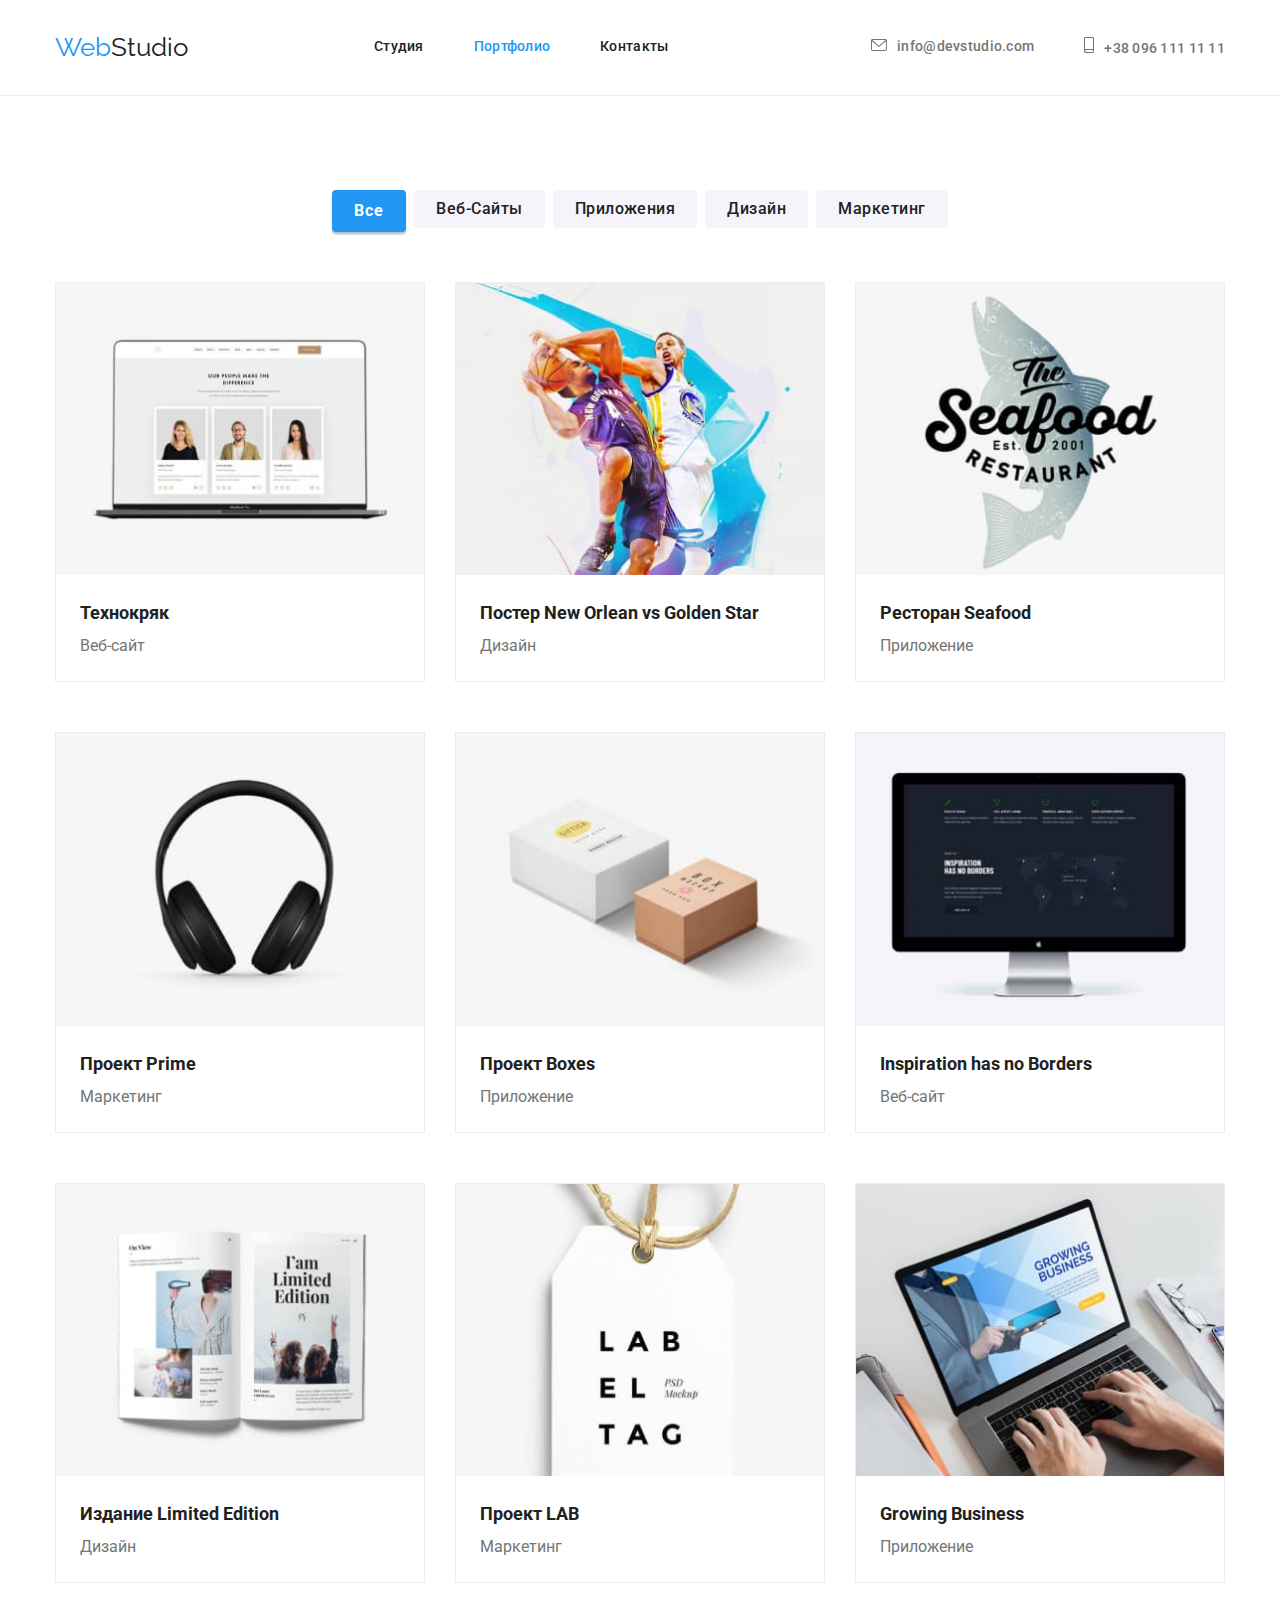
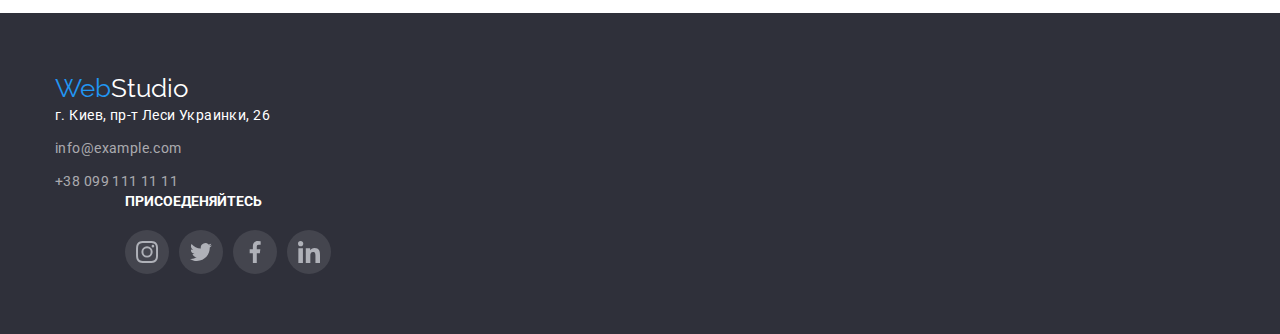
==== portfolio.html @ 91a912ea "правил код" ====
<!DOCTYPE html>
<html lang="ru">
  <head>
    <meta charset="UTF-8" />
    <meta http-equiv="X-UA-Compatible" content="IE=edge" />
    <meta name="viewport" content="width=device-width, initial-scale=1.0" />
    <title>Портфолио</title>
    <link
      rel="stylesheet"
      href="https://cdnjs.cloudflare.com/ajax/libs/modern-normalize/1.1.0/modern-normalize.min.css"
    />

    <link rel="preconnect" href="https://fonts.googleapis.com" />
    <link rel="preconnect" href="https://fonts.gstatic.com" crossorigin />
    <link
      href="https://fonts.googleapis.com/css2?family=Raleway:wght@700&family=Roboto:wght@400;500;700;900&display=swap"
      rel="stylesheet"
    />
    <link rel="stylesheet" href="./css/styles.css" />
  </head>
  <body class="page">
    <!--Навигация-->
    <header class="page-header">
      <div class="container header-container">
        <nav class="nav-container">
          <a href="/index.html" class="logo-web"
            >Web<span class="logo-studio-header">Studio</span></a
          >
          <ul class="site-nav list">
            <li class="site-nav-item">
              <a href="./index.html" class="link">Студия</a>
            </li>
            <li class="site-nav-item">
              <a href="./portfolio.html" class="link current">Портфолио</a>
            </li>
            <li class="site-nav-item"><a href="" class="link">Контакты</a></li>
          </ul>
        </nav>

        <ul class="auth-nav list">
          <li class="auth-nav-item">
            <a href="mailto:info@devstudio.com" class="auth-nav-link"
              >
            <svg class="icon-envelopehover">
                            <use href="./images/sprite.svg#icon-envelopehover"></use>
                        </svg>info@devstudio.com</a>  
              </a>
          </li>
          <li class="auth-nav-item">
            <a href="tel:+380961111111" class="auth-nav-link"
              >
              <svg class="icon-smartphone">
                            <use href="./images/sprite.svg#icon-smartphone"></use>
                        </svg>+38 096 111 11 11
              </a
            >
          </li>
        </ul>
      </div>
    </header>
    <main>
      <!--Выбор работ-->

      <section>
        <div class="container">
          <div class="portfolio-buttons-list">
            <h1 class="visually-hidden">Portfolio</h1>
            <ul class="portofolio-buttons">
              <li class="ibutton">
                <button type="button" class="button primary">Все</button>
              </li>
              <li class="ibutton">
                <button type="button" class="button secondary">
                  Веб-Сайты
                </button>
              </li>
              <li class="ibutton">
                <button type="button" class="button secondary">
                  Приложения
                </button>
              </li>
              <li class="ibutton">
                <button type="button" class="button secondary">Дизайн</button>
              </li>
              <li class="ibutton">
                <button type="button" class="button secondary">
                  Маркетинг
                </button>
              </li>
            </ul>
          </div>

          <ul class="portfolio-type">
            <li class="portfolio-part">
              <a href="" class="portfolio-link"
                ><img
                  src="./images/notebook1.jpg"
                  alt="Ноутбук на котором открыт сайт"
                  width="370"
                />
                <div class="card-info">
                  <h3 class="portfolio-name">Технокряк</h3>

                  <p class="portfolio-list">Веб-сайт</p>
                </div>
              </a>
            </li>
            <li class="portfolio-part">
              <a href="" class="portfolio-link"
                ><img
                  src="./images/poster.jpg"
                  alt="<Баскетболисты>"
                  width="370"
                />
                <div class="card-info">
                  <h3 class="portfolio-name">
                    Постер New Orlean vs Golden Star
                  </h3>

                  <p class="portfolio-list">Дизайн</p>
                </div></a
              >
            </li>
            <li class="portfolio-part">
              <a href="" class="portfolio-link"
                ><img
                  src="./images/logotype.jpg"
                  alt="Эмблема ресторана"
                  width="370"
                />
                <div class="card-info">
                  <h3 class="portfolio-name">Ресторан Seafood</h3>

                  <p class="portfolio-list">Приложение</p>
                </div></a
              >
            </li>
            <li class="portfolio-part">
              <a href="" class="portfolio-link"
                ><img
                  src="./images/headphones.jpg"
                  alt="Наушники"
                  width="370"
                />
                <div class="card-info">
                  <h3 class="portfolio-name">Проект Prime</h3>

                  <p class="portfolio-list">Маркетинг</p>
                </div></a
              >
            </li>
            <li class="portfolio-part">
              <a href="" class="portfolio-link"
                ><img src="./images/boxes.jpg" alt="Коробки" width="370" />
                <div class="card-info">
                  <h3 class="portfolio-name">Проект Boxes</h3>

                  <p class="portfolio-list">Приложение</p>
                </div></a
              >
            </li>
            <li class="portfolio-part">
              <a href="" class="portfolio-link"
                ><img src="./images/monitor.jpg" alt="Монитор" width="370" />
                <div class="card-info">
                  <h3 class="portfolio-name">Inspiration has no Borders</h3>

                  <p class="portfolio-list">Веб-сайт</p>
                </div></a
              >
            </li>
            <li class="portfolio-part">
              <a href="" class="portfolio-link"
                ><img
                  src="./images/magazine.jpg"
                  alt="Разворот журнала"
                  width="370"
                />
                <div class="card-info">
                  <h3 class="portfolio-name">Издание Limited Edition</h3>

                  <p class="portfolio-list">Дизайн</p>
                </div></a
              >
            </li>
            <li class="portfolio-part">
              <a href="" class="portfolio-link"
                ><img src="./images/label.jpg" alt="Бирка" width="370" />
                <div class="card-info">
                  <h3 class="portfolio-name">Проект LAB</h3>

                  <p class="portfolio-list">Маркетинг</p>
                </div></a
              >
            </li>
            <li class="portfolio-part">
              <a href="" class="portfolio-link"
                ><img
                  src="./images/notebook2.jpg"
                  alt="Набор текста на ноутбуке"
                  width="370"
                />
                <div class="card-info">
                  <h3 class="portfolio-name">Growing Business</h3>

                  <p class="portfolio-list">Приложение</p>
                </div></a
              >
            </li>
          </ul>
        </div>
      </section>
    </main>
    <!--Футер-->
    <footer class="footer">
      <div class="container">
        <a href="./index.html" class="logo-web" lang="en"
          >Web<span class="logo-footer">Studio</span></a
        >
        <address class="address-container">
          <ul class="address-list">
            <li class="link-address">
              <a href="#" class="address-map"
                >г. Киев, пр-т Леси Украинки, 26</a
              >
            </li>
            <li class="address-link">
              <a href="mailto:info@example.com" class="address-link"
                >info@example.com</a
              >
            </li>
            <li class="address-link">
              <a href="tel:+380991111111" class="address-link"
                >+38 099 111 11 11</a
              >
            </li>
          </ul>
        </address>
         <div class="footer-socials">
            <h3 class="footer-title">присоеденяйтесь</h3>
            <ul class="footer-socials-item">
              <li class="footer-socials-icon">
                <a href="#" class="footer-social-link">
                  <svg class="icon-instagram">
                    <use href="./images/sprite.svg#icon-instagram"></use>
                  </svg>
                </a>
              </li>
              <li class="footer-socials-icon">
                <a href="#" class="footer-social-link">
                  <svg class="icon-twitter">
                    <use href="./images/sprite.svg#icon-twitter"></use>
                  </svg>
                </a>
              </li>
              <li class="footer-socials-icon">
                <a href="#" class="footer-social-link">
                  <svg class="icon-facebook">
                    <use href="./images/sprite.svg#icon-facebook"></use>
                  </svg>
                </a>
              </li>
              <li class="footer-socials-icon">
                <a href="#" class="footer-social-link">
                  <svg class="icon-linkedin">
                    <use href="./images/sprite.svg#icon-linkedin"></use>
                  </svg>
                </a>
              </li>
            </ul>
          </div>
      </div>
     
    </footer>
  </body>
</html>
---- css/styles.css ----
:root {
  --primary-text-color: #757575;
  --title-text-color: #212121;
  --accent-text-color: #2196f3;
  --second-accent-text-color: #ffffff;
  --accent-bg-color: #f5f4fa;
  --buttons-bg-color: #2196f3;
  --second-bg-color: #2f303a;

  --main-font: "Roboto", sans-serif;
  --logo-font: "Raleway", sans-serif;
}

body {
  color: var(--primary-text-color);
  background-color: var(--second-accent-text-color);
  font-family: Roboto, sans-serif;
  margin: 0;
}

h1,
h2,
h3,
p {
  padding: 0;
}

ul {
  padding: 0;
  margin: 0;
  list-style: none;
}

.container {
  width: 1200px;
  padding-right: 15px;
  padding-left: 15px;
  margin-right: auto;
  margin-left: auto;
}

.list {
  list-style: none;
}

.logo {
  text-decoration: none;
  display: block;
}

.nav-container {
  display: flex;
  align-items: center;
}
.logo-studio-header {
  color: var(--title-text-color);
  font-family: var(--logo-font);
  font-size: 26px;
  line-height: 1.19;
  text-decoration: none;
}

.logo-web {
  color: var(--accent-text-color);
  font-family: var(--logo-font);
  font-size: 26px;
  line-height: 1.19;
  text-decoration: none;
  margin-right: 93px;
  padding-top: 32px;
  padding-bottom: 32px;
}

.logo-web-footer {
  color: var(--accent-text-color);
  font-family: var(--logo-font);
  font-size: 26px;
  line-height: 1.19;
  text-decoration: none;
  margin-right: 93px;
  margin-bottom: 20px;
  padding-top: 32px;
  padding-bottom: 32px;
  padding-right: 0;
}

.logo-studio-header {
  color: var(--title-text-color);
  font-family: var(--logo-font);
  font-size: 26px;
  line-height: 1.19;
  text-decoration: none;
}

.page-header {
  border-bottom: 1px solid #ececec;
}

.section-data {
  width: 1200px;
  margin: 0 auto;
  padding-left: 15px;
  padding-right: 15px;
}

.site-contact .link {
  color: var(--primary-text-color);
  font-weight: 500;
  font-size: 14px;
  line-height: 1, 14;
  letter-spacing: 0.02em;
  text-decoration: none;
  color: var(--accent-text-color);
}
.site-nav .link:hover,
.site-nav .link:focus,
.auth-nav .auth-nav-link:hover,
.auth-nav .auth-nav-link:focus {
  color: var(--accent-text-color);
}

.site-nav .site-nav-link.current {
  color: var(--accent-text-color);
}
.site-nav .link {
  color: var(--title-text-color);
  font-weight: 500;
  font-size: 14px;
  line-height: 1.14;
  letter-spacing: 0.02em;
  text-decoration: none;
  display: block;
  padding-top: 32px;
  padding-bottom: 32px;
}

.site-nav {
  display: flex;
  margin-left: 93px;
}
.header-container {
  display: flex;
  align-items: center;
}

.site-nav-item:not(:last-child) {
  margin-right: 50px;
}

.portofolio-buttons {
  margin-left: 8px;
}
.auth-nav .auth-nav-link {
  color: var(--primary-text-color);
  font-weight: 500;
  font-size: 14px;
  line-height: 1.14;
  letter-spacing: 0.02em;
  text-decoration: none;
}
.auth-nav {
  display: flex;
  margin-left: auto;
}

.auth-nav-item:not(:last-child) {
  margin-right: 50px;
}

.auth-nav-item .auth-nav-link {
  padding-top: 32px;
  padding-bottom: 32px;
}

.feature-list {
  width: 270px;
  display: flex;
  margin-top: 94px;
  margin-bottom: 94px;
  padding-top: 94px;
  padding-bottom: 94px;
  margin-left: 0;
  margin-right: 0;
}

.feature-list .item:not(:last-child) {
  margin-right: 30px;
}

.icon-envelopehover {
  list-style: none;
  width: 16px;
  height: 12px;
  fill: currentColor;
}

.icon-smartphone {
  width: 10px;
  height: 16px;
  fill: currentColor;
}

.icon-envelopehover,
.icon-smartphone {
  margin-right: 10px;
}

.contacts-icon {
  color: #afb1b8;
}

.contacts-icon:hover {
  color: var(--buttons-bg-color);
}

.section-work {
  padding-bottom: 94px;
}

.what-we-do {
  display: flex;
  justify-content: center;
}
.what-we-do .item-list + .item-list {
  margin-left: 30px;
}

.site-nav .link.current {
  color: var(--accent-text-color);
}
.nav-container {
  display: flex;
  align-items: center;
  justify-content: space-around;
}
.hero {
  background-color: var(--second-bg-color);
  height: 600px;
  display: flex;
  flex-direction: column;
  justify-content: center;
  align-items: center;
  background-repeat: no-repeat;
  background-position: center;
  background-size: cover;
  background-image: linear-gradient(
      rgba(47, 48, 58, 0.4),
      rgba(47, 48, 58, 0.4)
    ),
    url(../images/Hero.jpg);

  outline: 1px solid black;
}

.hero-title {
  color: var(--second-accent-text-color);
  font-size: 44px;
  font-weight: 900;
  font-size: 44px;
  line-height: 1.36;
  text-align: center;
  letter-spacing: 0.06em;
  text-transform: uppercase;
  margin-top: 0;
  margin-bottom: 30px;
  margin-left: auto;
  margin-right: auto;
  width: 696px;
}
.section-container {
  margin: 94px 0 94px;
}

.button {
  color: var(--title-text-color);
  background-color: var(--accent-bg-color);
  cursor: pointer;
  font-family: inherit;
}

.button.hero-button {
  color: var(--second-accent-text-color);
  background-color: var(--buttons-bg-color);
  font-weight: bold;
  font-size: 16px;
  line-height: 30px;
  display: inline-block;
  align-items: center;
  letter-spacing: 0.06em;
  border-radius: 4px;
  padding: 10px 32px;
  border: 0;
  box-shadow: 0px 4px 4px rgba(0, 0, 0, 0.15);
  cursor: pointer;
  height: 50px;
  margin: 0 auto;
  display: flex;
}

.button.primary {
  color: var(--second-accent-text-color);
  background-color: var(--buttons-bg-color);
  box-shadow: 0px 4px 4px rgba(0, 0, 0, 0.15);
  cursor: pointer;
  font-weight: bold;
  font-size: 16px;
  line-height: 1.88;
  display: flex;
  align-items: center;
  text-align: center;
  letter-spacing: 0.06em;
  border-radius: 4px;
  padding: 6px 22px;
  border: 0;
  box-shadow: 0px 3px 1px rgba(0, 0, 0, 0.1), 0px 1px 2px rgba(0, 0, 0, 0.08),
    0px 2px 2px rgba(0, 0, 0, 0.12);
  cursor: pointer;
}

.button.secondary {
  color: var(--title-text-color);
  background-color: var(--accent-bg-color);
  cursor: pointer;
  font-weight: 500;
  font-size: 16px;
  line-height: 1.63;
  text-align: center;
  letter-spacing: 0.03em;
  border: 0;
  border-radius: 4px;
  padding: 6px 22px;
  cursor: pointer;
}
.button.secondary:hover,
.button.secondary:focus {
  background-color: var(--accent-text-color);
  color: var(--second-accent-text-color);
}
.portfolio-buttons-list .ibutton:not(:last-child) {
  margin-right: 8px;
}
.portfolio-buttons-list {
  list-style: none;
  display: flex;
  justify-content: center;
  margin: 0;
  padding: 0;
  margin-top: 94px;
  margin-bottom: 50px;
}

.item-icon {
  width: 270px;
  height: 120px;
  background-color: var(--accent-bg-color);
  margin-bottom: 30px;
  border-radius: 4px;
  padding: 0;
  border: none;
  display: flex;
  justify-content: center;
  align-items: center;
}

.icon-antenna,
.icon-clock,
.icon-diagram,
.icon-astronaut {
  width: 70px;
  height: 70px;
}

.section-title,
.team-title,
.clients-title {
  color: var(--title-text-color);
  font-weight: bold;
  font-size: 36px;
  line-height: 1.17;
  text-align: center;
  letter-spacing: 0.03em;
  margin: 0 0 50px;
}
.clients-icon {
  fill: #afb1b8;
}

.clients-icon:hover {
  fill: var(--buttons-bg-color);
}

.clients-item {
  width: 170px;
  height: 92px;
  border: 1px solid #afb1b8;
  box-sizing: border-box;
  border-radius: 4px;
  padding: 0;
  display: flex;
  justify-content: center;
  align-items: center;
  cursor: pointer;
}

.feature-list .title {
  color: var(--title-text-color);
}
.team-container {
  background-color: var(--accent-bg-color);
  margin-bottom: 94px;
}
.team-item {
  background-color: var(--second-accent-text-color);
  box-shadow: 0px 1px 3px rgba(0, 0, 0, 0.12), 0px 1px 1px rgba(0, 0, 0, 0.14),
    0px 2px 1px rgba(0, 0, 0, 0.2);
  border-radius: 0px 0px 4px 4px;
}
.team-info {
  display: block;
  text-align: center;
  padding-top: 30px;
  padding-bottom: 10px;
}

.team-list {
  list-style: none;
  display: flex;
  justify-content: center;
  padding: 0;
  margin: 0;
}
.team-list .team-item:not(:last-child) {
  margin-right: 30px;
}

.team-name {
  color: var(--title-text-color);
  font-weight: 500;
  font-size: 16px;
  line-height: 1.19;
  text-align: center;
  letter-spacing: 0.03em;
}

.team-work {
  font-size: 16px;
  line-height: 1.19;
  letter-spacing: 0.03em;
  color: var(--primary-text-color);
  background-color: var(--primary-bg-color);
  text-align: center;
  margin: 0;
}
.team-worker {
  display: block;
  text-align: center;
  padding-bottom: 30px;
}
.team-socials {
  list-style: none;
  display: flex;
  justify-content: center;
  align-items: center;
  cursor: pointer;
  padding: 0;
  margin: 0;
  margin-top: 16px;
}

.socials-link {
  width: 44px;
  height: 44px;
  display: flex;
  justify-content: center;
  align-items: center;
  cursor: pointer;
  fill: #afb1b8;
  border-radius: 50%;
}

.icon-instagram,
.icon-twitter,
.icon-facebook,
.icon-linkedin {
  width: 22px;
  height: 22px;
}
.clients-title {
  margin-bottom: 50px;
}

.socials-link:hover,
.socials-link:focus {
  fill: #ffffff;
  background: var(--accent-text-color);
}

.team-socials .socials-icon:not(:last-child) {
  margin-right: 10px;
}

.clients {
  margin: 0;
  padding: 94px 0;
}

.icon-logo1,
.icon-logo2,
.icon-logo3,
.icon-logo4,
.icon-logo5,
.icon-logo6 {
  width: 106px;
  height: 60px;
}

.clients-list {
  list-style: none;
  display: flex;
  justify-content: center;
  margin: 0;
  padding: 0;
}
.clients-list .clients-item:not(:last-child) {
  margin-right: 30px;
}

.title {
  color: var(--title-text-color);
  font-weight: bold;
  font-size: 14px;
  line-height: 1.14;
  letter-spacing: 0.03em;
  text-transform: uppercase;
  margin-bottom: 14px;
  margin-top: 0;
}

.title-text {
  font-size: 14px;
  line-height: 1.71;
  letter-spacing: 0.03em;
  font-size: 14px;
  letter-spacing: 0.03em;
  margin-bottom: 0;
  margin-top: 0;
  width: 270px;
  color: var(--primary-text-color);
}

.footer {
  background-color: var(--second-bg-color);
  padding: 60px 0;
}

.logo-footer {
  color: var(--second-accent-text-color);
  font-size: 26px;
}

.address-list {
  list-style: none;
  padding: 0;
}

.address-map {
  color: var(--second-accent-text-color);
  font-size: 14px;
  line-height: 1.71;
  letter-spacing: 0.03em;
  text-decoration: none;
  font-style: normal;
  display: block;
  margin-bottom: 9px;
}

.address-link {
  font-size: 14px;
  line-height: 1.71;
  letter-spacing: 0.03em;
  color: rgba(255, 255, 255, 0.6);
  text-decoration: none;
  font-style: normal;
  display: block;
}

.address-link:not(:last-child) {
  margin-bottom: 9px;
}

.footer-social-link:hover,
.footer-social-link:focus {
  fill: #ffffff;
  background: var(--accent-text-color);
}

.footer-socials-item,
.footer-socials-icon:not(:last-child) {
  margin-right: 10px;
}
.footer-title {
  color: var(--second-accent-text-color);
  font-weight: bold;
  font-size: 14px;
  line-height: 1.14;
  text-transform: uppercase;
  display: block;
  margin: 0;
  padding: 0;
  margin-bottom: 20px;
}

.footer-socials {
  list-style: none;
  cursor: pointer;
  padding: 0;
  margin: 0;
  margin-left: 70px;
}

.footer-socials-item {
  display: flex;
  margin: 0;
  padding: 0;
}

.footer-social-link {
  width: 44px;
  height: 44px;
  border-radius: 50%;
  fill: #afb1b8;
  display: flex;
  justify-content: center;
  align-items: center;
  cursor: pointer;
  background-color: rgba(255, 255, 255, 0.1);
}

img {
  display: block;
  width: 100%;
  height: auto;
}

.portfolio-name {
  color: var(--title-text-color);
  font-weight: bold;
  font-size: 18px;
  line-height: 2;
  text-decoration: none;
  margin: 0;
  padding: 0;
}

.porfolio-fix {
  width: 1200px;
  margin: 0 auto;
  padding-left: 15px;
  padding-right: 15px;
}

.portfolio-list {
  color: var(--primary-text-color);
  font-size: 16px;
  line-height: 1.88;
  text-decoration: none;
  padding: 0;
  margin: 0;
}

.portfolio-type {
  list-style: none;
  display: flex;
  flex-wrap: wrap;
  padding: 0;
  margin: 0;
  margin-left: -30px;
  margin-top: -50px;
  margin-bottom: 30px;
}

.portfolio-part {
  width: 370px;
  border: 1px solid #eeeeee;
  box-sizing: border-box;
  margin-left: 30px;
  margin-top: 50px;
  flex-basis: calc((100% - 90px) / 3);
}

.card-info {
  padding: 20px 24px;
}

.address:hover,
.address-link:hover,
.address-link:focus,
.address:focus {
  color: var(--accent-text-color);
}
.portofolio-buttons {
  padding-top: 94px;
  padding-bottom: 50px;
  list-style: none;
  display: flex;
  margin: 0;
  padding: 0;
}

.visually-hidden {
  position: absolute;
  clip: rect(0 0 0 0);
  width: 1px;
  height: 1px;
  margin: -1px;
  margin-top: 0;
}
.portfolio-link {
  width: 370px;
  height: 404px;
  text-decoration: none;
}
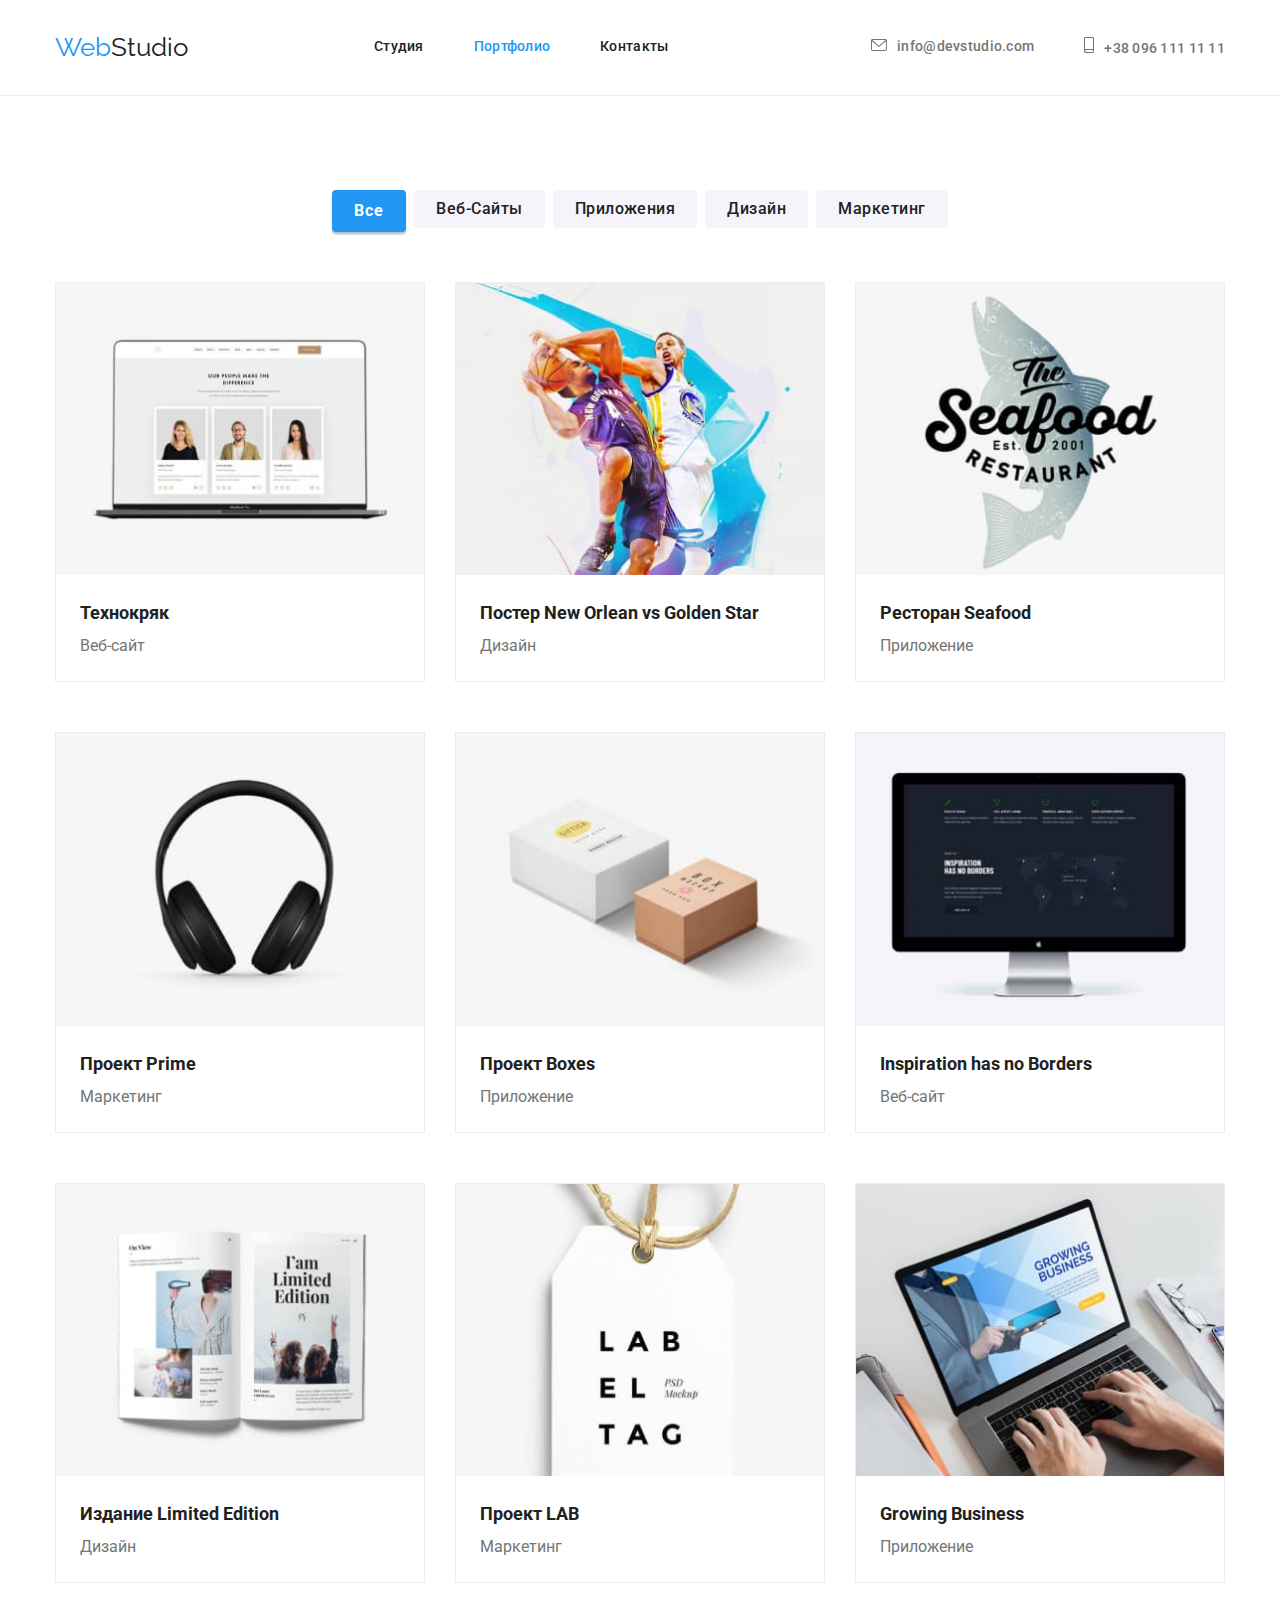
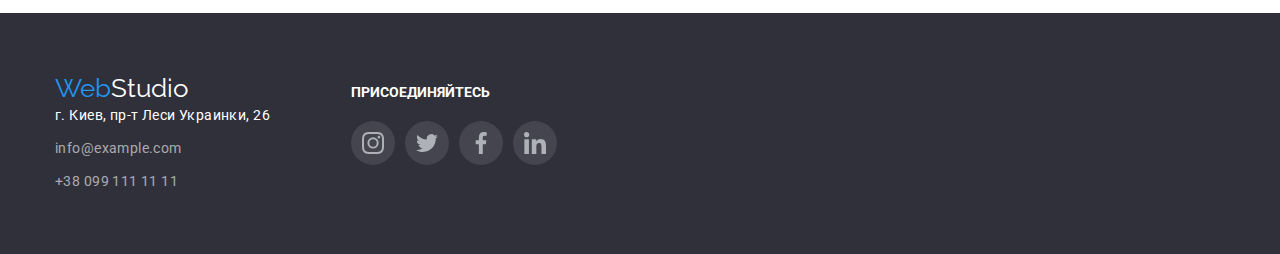
==== commit cdf528c1: "правил код" ====
--- a/portfolio.html
+++ b/portfolio.html
@@ -213,8 +213,9 @@
     </main>
     <!--Футер-->
     <footer class="footer">
-      <div class="container">
-        <a href="./index.html" class="logo-web" lang="en"
+      <div class="container footer-container">
+        <div class="footer-contacts">
+        <a href="./index.html" class="logo-web-footer" lang="en"
           >Web<span class="logo-footer">Studio</span></a
         >
         <address class="address-container">
@@ -235,9 +236,11 @@
               >
             </li>
           </ul>
+        </div>
+          
         </address>
-         <div class="footer-socials">
-            <h3 class="footer-title">присоеденяйтесь</h3>
+        <div class="footer-socials">
+            <h3 class="footer-title">ПРИСОЕДИНЯЙТЕСЬ</h3>
             <ul class="footer-socials-item">
               <li class="footer-socials-icon">
                 <a href="#" class="footer-social-link">
@@ -270,7 +273,7 @@
             </ul>
           </div>
       </div>
-     
+           
     </footer>
   </body>
 </html>
--- a/css/styles.css
+++ b/css/styles.css
@@ -381,15 +381,8 @@
   letter-spacing: 0.03em;
   margin: 0 0 50px;
 }
-.clients-icon {
+.clients-link {
   fill: #afb1b8;
-}
-
-.clients-icon:hover {
-  fill: var(--buttons-bg-color);
-}
-
-.clients-item {
   width: 170px;
   height: 92px;
   border: 1px solid #afb1b8;
@@ -401,6 +394,23 @@
   align-items: center;
   cursor: pointer;
 }
+
+.clients-link:hover {
+  fill: var(--buttons-bg-color);
+}
+
+/*.clients-item {
+  width: 170px;
+  height: 92px;
+  border: 1px solid #afb1b8;
+  box-sizing: border-box;
+  border-radius: 4px;
+  padding: 0;
+  display: flex;
+  justify-content: center;
+  align-items: center;
+  cursor: pointer;
+}*/
 
 .feature-list .title {
   color: var(--title-text-color);
@@ -504,12 +514,7 @@
   padding: 94px 0;
 }
 
-.icon-logo1,
-.icon-logo2,
-.icon-logo3,
-.icon-logo4,
-.icon-logo5,
-.icon-logo6 {
+.clients-icon {
   width: 106px;
   height: 60px;
 }
@@ -551,6 +556,11 @@
 .footer {
   background-color: var(--second-bg-color);
   padding: 60px 0;
+}
+
+.footer-container {
+  display: flex;
+  align-items: baseline;
 }
 
 .logo-footer {
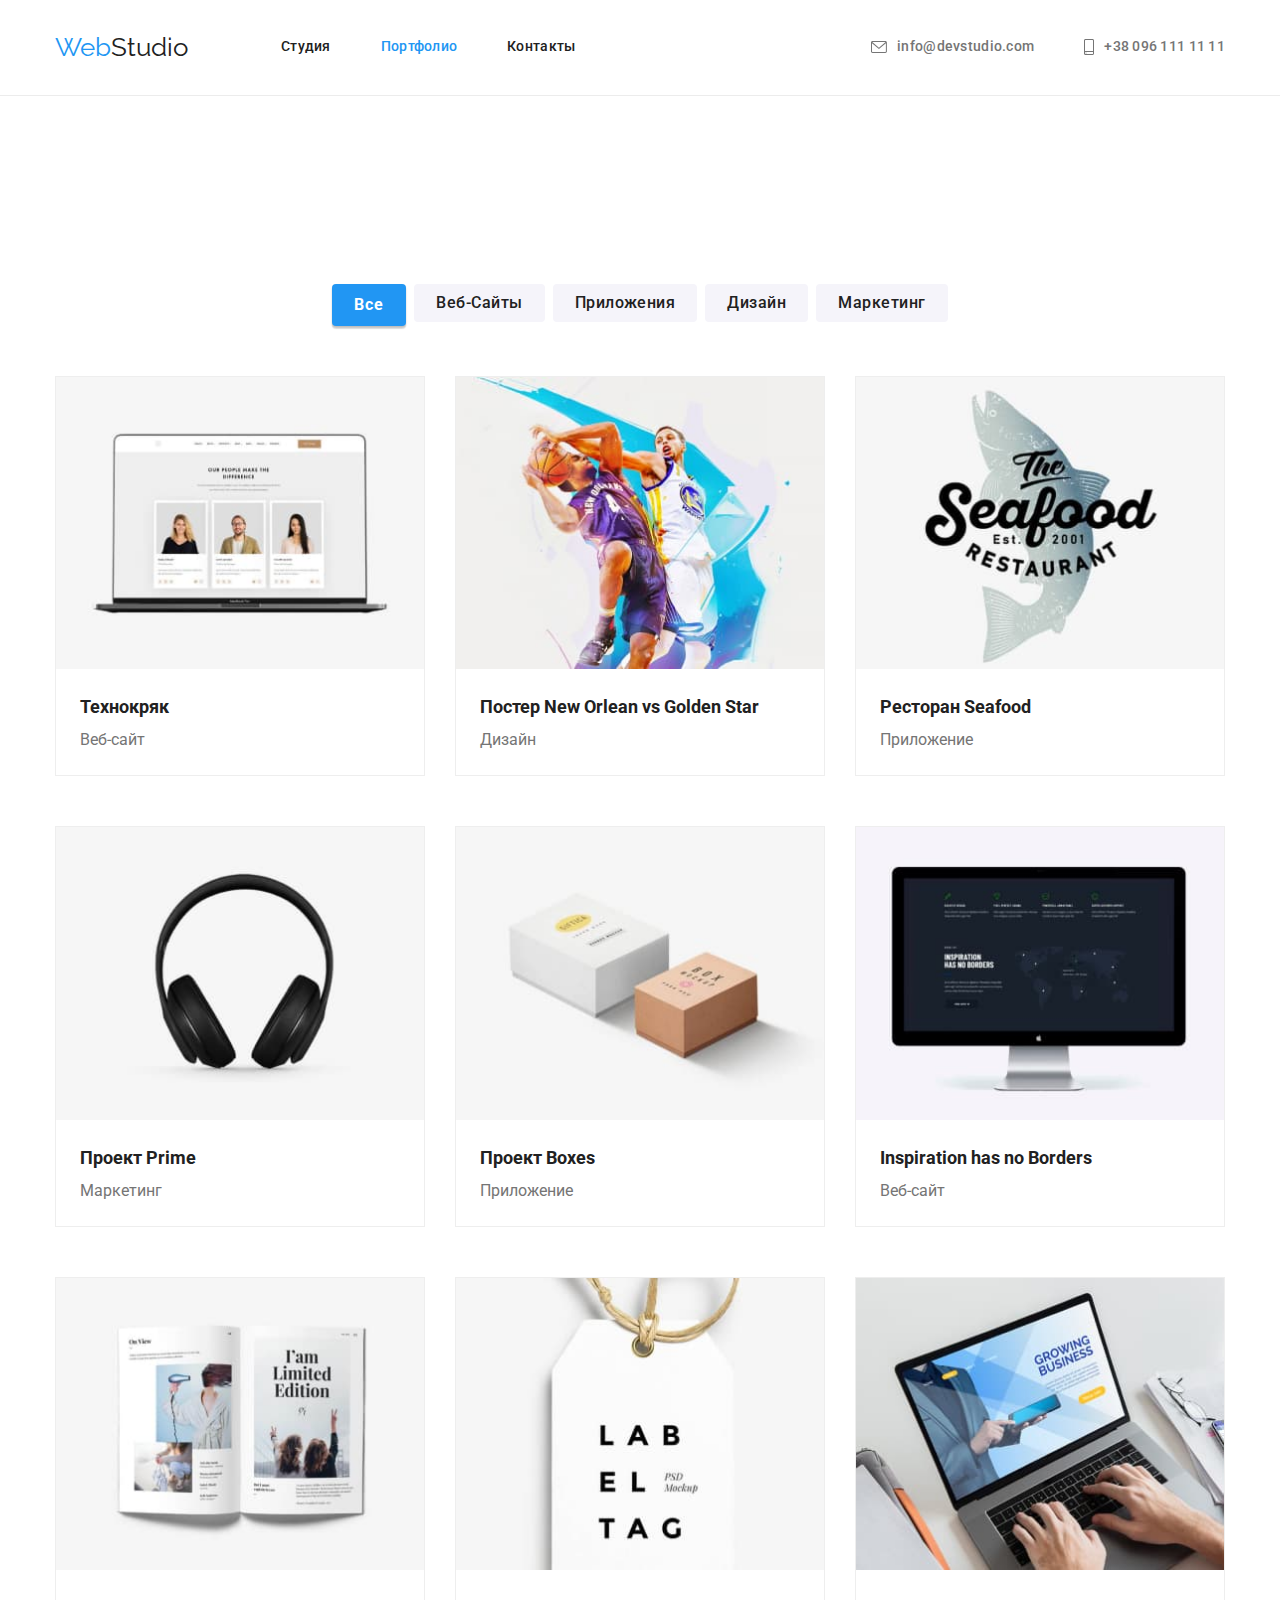
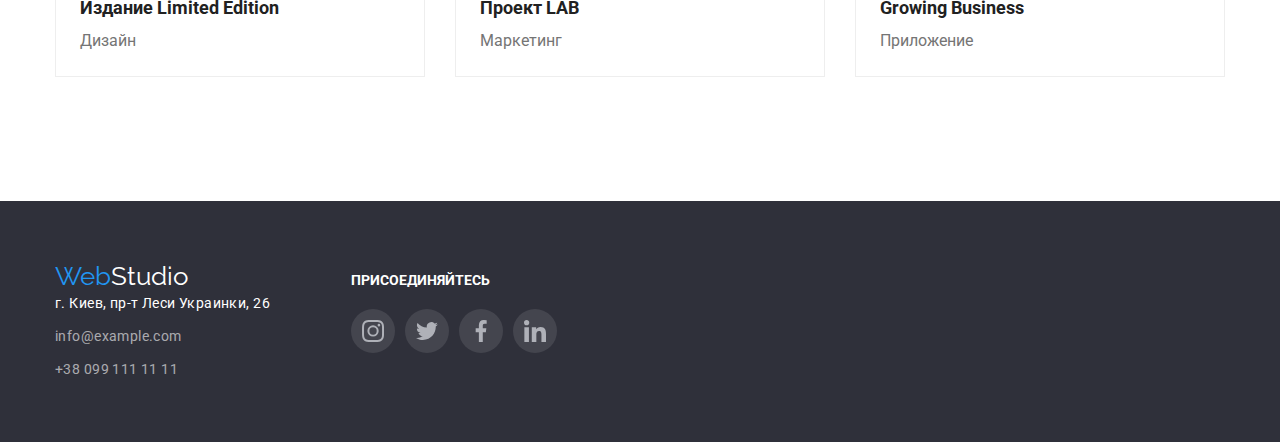
==== commit d9174e6f: "Правил код" ====
--- a/portfolio.html
+++ b/portfolio.html
@@ -61,7 +61,7 @@
     <main>
       <!--Выбор работ-->
 
-      <section>
+      <section class="section">
         <div class="container">
           <div class="portfolio-buttons-list">
             <h1 class="visually-hidden">Portfolio</h1>
--- a/css/styles.css
+++ b/css/styles.css
@@ -6,6 +6,7 @@
   --accent-bg-color: #f5f4fa;
   --buttons-bg-color: #2196f3;
   --second-bg-color: #2f303a;
+  --border-color:#afb1b8;
 
   --main-font: "Roboto", sans-serif;
   --logo-font: "Raleway", sans-serif;
@@ -66,9 +67,9 @@
   font-size: 26px;
   line-height: 1.19;
   text-decoration: none;
-  margin-right: 93px;
   padding-top: 32px;
   padding-bottom: 32px;
+  
 }
 
 .logo-web-footer {
@@ -96,12 +97,12 @@
   border-bottom: 1px solid #ececec;
 }
 
-.section-data {
-  width: 1200px;
-  margin: 0 auto;
-  padding-left: 15px;
-  padding-right: 15px;
-}
+.section{
+  padding-top: 94px;
+  padding-bottom: 94px;
+}
+
+
 
 .site-contact .link {
   color: var(--primary-text-color);
@@ -170,17 +171,18 @@
 .auth-nav-item .auth-nav-link {
   padding-top: 32px;
   padding-bottom: 32px;
+  display: flex;
+  align-items: center;
 }
 
 .feature-list {
-  width: 270px;
+  
   display: flex;
   margin-top: 94px;
-  margin-bottom: 94px;
-  padding-top: 94px;
   padding-bottom: 94px;
   margin-left: 0;
   margin-right: 0;
+  
 }
 
 .feature-list .item:not(:last-child) {
@@ -192,12 +194,16 @@
   width: 16px;
   height: 12px;
   fill: currentColor;
+  vertical-align: middle;
+  
+  
 }
 
 .icon-smartphone {
   width: 10px;
   height: 16px;
   fill: currentColor;
+  vertical-align: middle;
 }
 
 .icon-envelopehover,
@@ -205,6 +211,7 @@
   margin-right: 10px;
 }
 
+
 .contacts-icon {
   color: #afb1b8;
 }
@@ -213,10 +220,6 @@
   color: var(--buttons-bg-color);
 }
 
-.section-work {
-  padding-bottom: 94px;
-}
-
 .what-we-do {
   display: flex;
   justify-content: center;
@@ -235,8 +238,11 @@
 }
 .hero {
   background-color: var(--second-bg-color);
+  max-width: 1600px;
   height: 600px;
   display: flex;
+  margin-left: auto;
+  margin-right: auto;
   flex-direction: column;
   justify-content: center;
   align-items: center;
@@ -380,12 +386,13 @@
   text-align: center;
   letter-spacing: 0.03em;
   margin: 0 0 50px;
+  
 }
 .clients-link {
-  fill: #afb1b8;
+ fill: var(--border-color);
   width: 170px;
   height: 92px;
-  border: 1px solid #afb1b8;
+  border: 1px solid var(--border-color);
   box-sizing: border-box;
   border-radius: 4px;
   padding: 0;
@@ -395,30 +402,22 @@
   cursor: pointer;
 }
 
-.clients-link:hover {
-  fill: var(--buttons-bg-color);
-}
-
-/*.clients-item {
-  width: 170px;
-  height: 92px;
-  border: 1px solid #afb1b8;
-  box-sizing: border-box;
-  border-radius: 4px;
-  padding: 0;
-  display: flex;
-  justify-content: center;
-  align-items: center;
-  cursor: pointer;
-}*/
+.clients-link:hover { 
+  fill: var(--buttons-bg-color) ;
+  border: 1px solid var(--buttons-bg-color);
+  }
+   
+ 
 
 .feature-list .title {
   color: var(--title-text-color);
 }
 .team-container {
   background-color: var(--accent-bg-color);
-  margin-bottom: 94px;
-}
+  padding-top: 94px;
+  padding-bottom: 94px;
+}
+
 .team-item {
   background-color: var(--second-accent-text-color);
   box-shadow: 0px 1px 3px rgba(0, 0, 0, 0.12), 0px 1px 1px rgba(0, 0, 0, 0.14),
@@ -484,7 +483,7 @@
   justify-content: center;
   align-items: center;
   cursor: pointer;
-  fill: #afb1b8;
+  fill: var(--border-color);
   border-radius: 50%;
 }
 
@@ -495,13 +494,10 @@
   width: 22px;
   height: 22px;
 }
-.clients-title {
-  margin-bottom: 50px;
-}
 
 .socials-link:hover,
 .socials-link:focus {
-  fill: #ffffff;
+  fill: var(--second-accent-text-color);
   background: var(--accent-text-color);
 }
 
@@ -638,7 +634,7 @@
   width: 44px;
   height: 44px;
   border-radius: 50%;
-  fill: #afb1b8;
+  fill: var(--border-color);
   display: flex;
   justify-content: center;
   align-items: center;
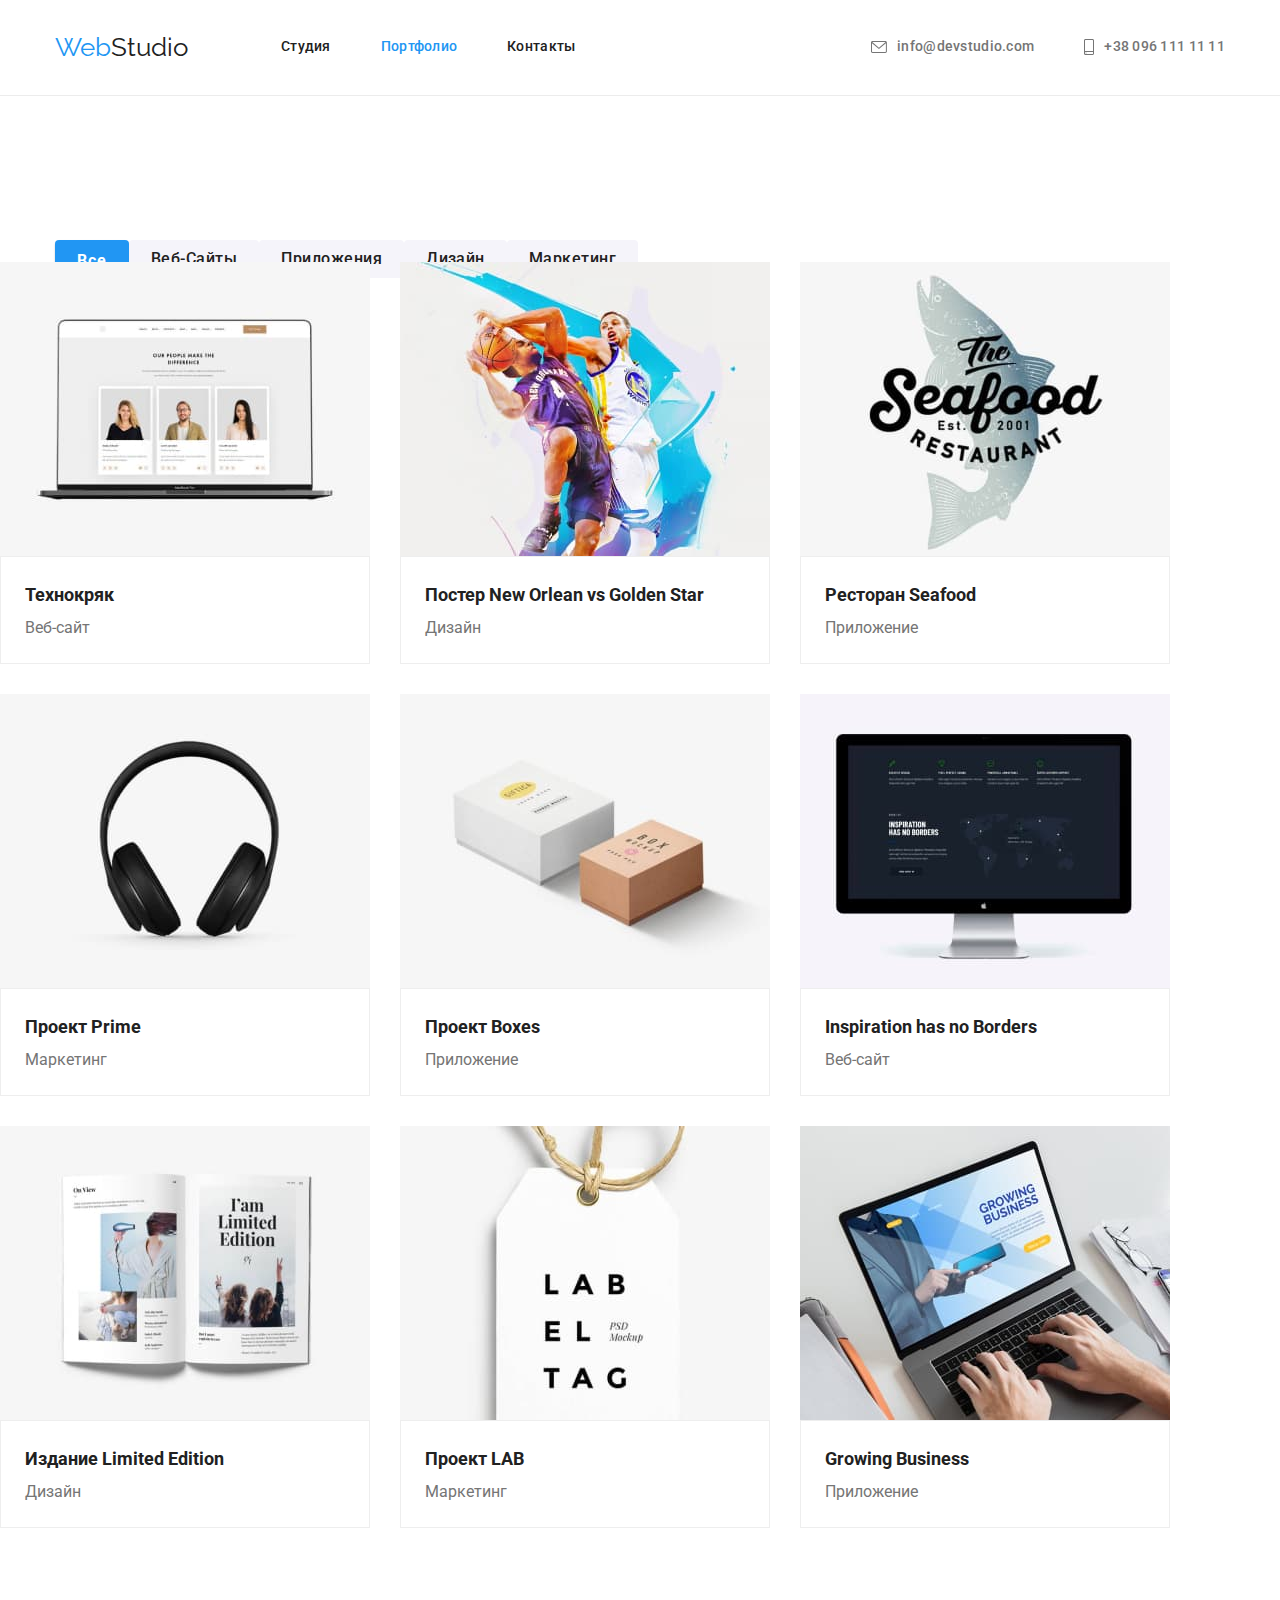
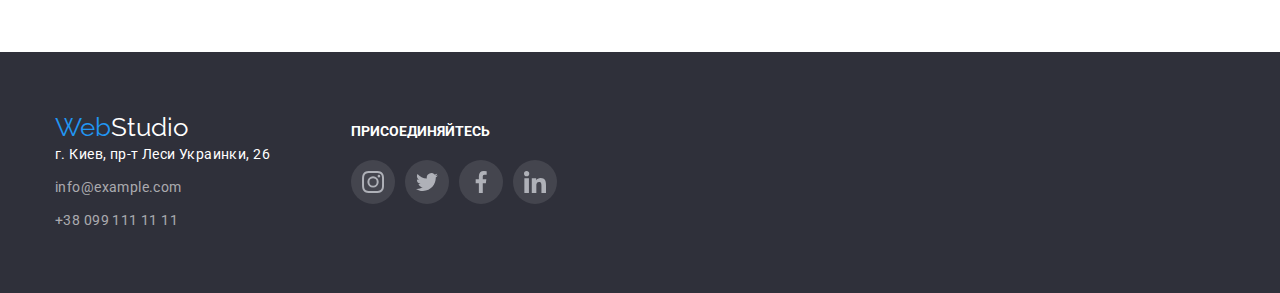
==== commit 21222454: "правил код" ====
--- a/portfolio.html
+++ b/portfolio.html
@@ -63,7 +63,7 @@
 
       <section class="section">
         <div class="container">
-          <div class="portfolio-buttons-list">
+          <div class="portfolio-buttons-list"></div>
             <h1 class="visually-hidden">Portfolio</h1>
             <ul class="portofolio-buttons">
               <li class="ibutton">
--- a/css/styles.css
+++ b/css/styles.css
@@ -6,7 +6,7 @@
   --accent-bg-color: #f5f4fa;
   --buttons-bg-color: #2196f3;
   --second-bg-color: #2f303a;
-  --border-color:#afb1b8;
+  --border-color: #afb1b8;
 
   --main-font: "Roboto", sans-serif;
   --logo-font: "Raleway", sans-serif;
@@ -38,6 +38,7 @@
   padding-left: 15px;
   margin-right: auto;
   margin-left: auto;
+  box-sizing: border-box;
 }
 
 .list {
@@ -69,7 +70,6 @@
   text-decoration: none;
   padding-top: 32px;
   padding-bottom: 32px;
-  
 }
 
 .logo-web-footer {
@@ -78,6 +78,7 @@
   font-size: 26px;
   line-height: 1.19;
   text-decoration: none;
+  margin-top: 0;
   margin-right: 93px;
   margin-bottom: 20px;
   padding-top: 32px;
@@ -97,12 +98,10 @@
   border-bottom: 1px solid #ececec;
 }
 
-.section{
+.section {
   padding-top: 94px;
   padding-bottom: 94px;
 }
-
-
 
 .site-contact .link {
   color: var(--primary-text-color);
@@ -176,13 +175,11 @@
 }
 
 .feature-list {
-  
-  display: flex;
-  margin-top: 94px;
-  padding-bottom: 94px;
+  display: flex;
   margin-left: 0;
   margin-right: 0;
-  
+  margin-top: 0;
+  margin-bottom: 0;
 }
 
 .feature-list .item:not(:last-child) {
@@ -195,8 +192,6 @@
   height: 12px;
   fill: currentColor;
   vertical-align: middle;
-  
-  
 }
 
 .icon-smartphone {
@@ -210,7 +205,6 @@
 .icon-smartphone {
   margin-right: 10px;
 }
-
 
 .contacts-icon {
   color: #afb1b8;
@@ -342,6 +336,13 @@
   background-color: var(--accent-text-color);
   color: var(--second-accent-text-color);
 }
+
+.ibuttons:hover,
+.ibuttons:focus {
+  box-shadow: 0px 3px 1px rgba(0, 0, 0, 0.1), 0px 1px 2px rgba(0, 0, 0, 0.08),
+    0px 2px 2px rgba(0, 0, 0, 0.12);
+}
+
 .portfolio-buttons-list .ibutton:not(:last-child) {
   margin-right: 8px;
 }
@@ -351,7 +352,6 @@
   justify-content: center;
   margin: 0;
   padding: 0;
-  margin-top: 94px;
   margin-bottom: 50px;
 }
 
@@ -386,10 +386,14 @@
   text-align: center;
   letter-spacing: 0.03em;
   margin: 0 0 50px;
-  
+}
+
+.section-work {
+  padding-bottom: 94px;
+  padding-top: 0;
 }
 .clients-link {
- fill: var(--border-color);
+  fill: var(--border-color);
   width: 170px;
   height: 92px;
   border: 1px solid var(--border-color);
@@ -402,12 +406,10 @@
   cursor: pointer;
 }
 
-.clients-link:hover { 
-  fill: var(--buttons-bg-color) ;
+.clients-link:hover {
+  fill: var(--buttons-bg-color);
   border: 1px solid var(--buttons-bg-color);
-  }
-   
- 
+}
 
 .feature-list .title {
   color: var(--title-text-color);
@@ -427,7 +429,7 @@
 .team-info {
   display: block;
   text-align: center;
-  padding-top: 30px;
+  color: var(--title-text-color);
   padding-bottom: 10px;
 }
 
@@ -440,15 +442,6 @@
 }
 .team-list .team-item:not(:last-child) {
   margin-right: 30px;
-}
-
-.team-name {
-  color: var(--title-text-color);
-  font-weight: 500;
-  font-size: 16px;
-  line-height: 1.19;
-  text-align: center;
-  letter-spacing: 0.03em;
 }
 
 .team-work {
@@ -460,11 +453,7 @@
   text-align: center;
   margin: 0;
 }
-.team-worker {
-  display: block;
-  text-align: center;
-  padding-bottom: 30px;
-}
+
 .team-socials {
   list-style: none;
   display: flex;
@@ -473,7 +462,7 @@
   cursor: pointer;
   padding: 0;
   margin: 0;
-  margin-top: 16px;
+  margin-top: 0;
 }
 
 .socials-link {
@@ -613,21 +602,20 @@
   display: block;
   margin: 0;
   padding: 0;
-  margin-bottom: 20px;
 }
 
 .footer-socials {
   list-style: none;
   cursor: pointer;
   padding: 0;
-  margin: 0;
   margin-left: 70px;
 }
 
 .footer-socials-item {
   display: flex;
-  margin: 0;
-  padding: 0;
+  margin-top: 20px;
+  padding: 0;
+  margin-right: 0;
 }
 
 .footer-social-link {
@@ -686,16 +674,15 @@
 }
 
 .portfolio-part {
-  width: 370px;
-  border: 1px solid #eeeeee;
   box-sizing: border-box;
   margin-left: 30px;
-  margin-top: 50px;
-  flex-basis: calc((100% - 90px) / 3);
+  margin-top: 30px;
+  flex-basis: calc(100% / 3 -30px);
 }
 
 .card-info {
   padding: 20px 24px;
+  border: 1px solid #eeeeee;
 }
 
 .address:hover,
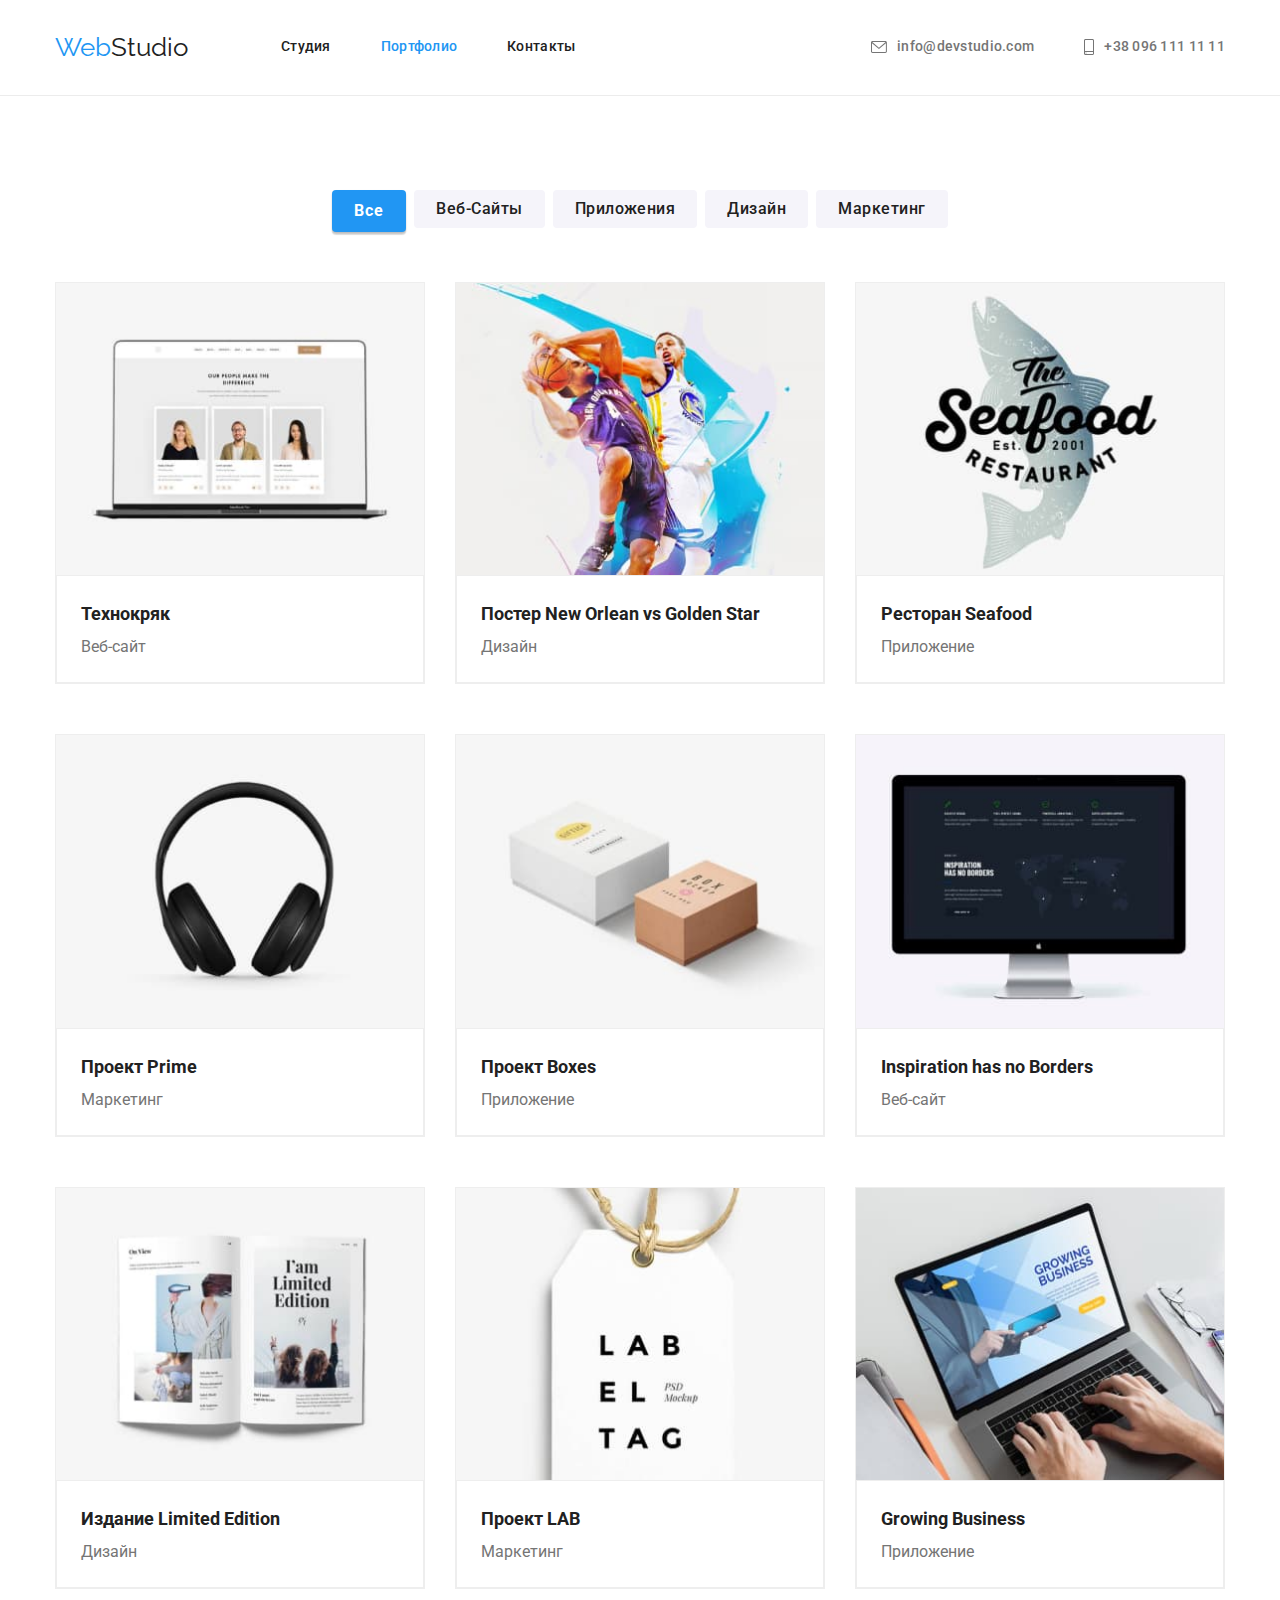
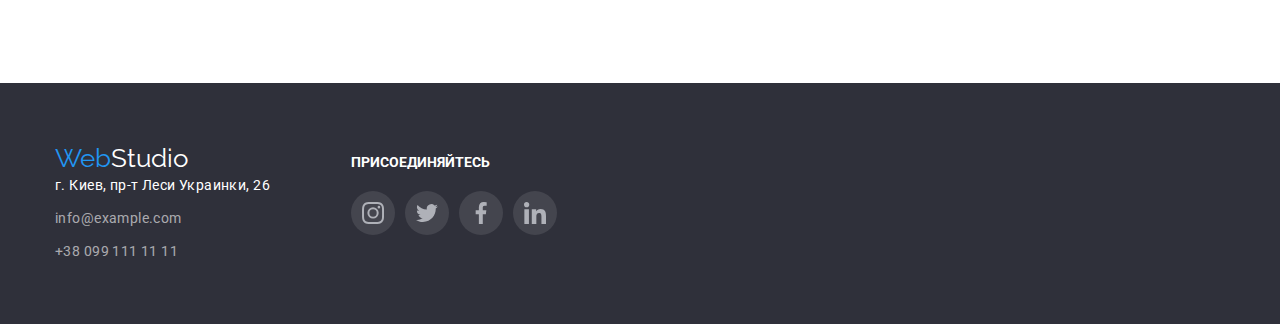
==== commit 74646759: "правил код" ====
--- a/portfolio.html
+++ b/portfolio.html
@@ -63,7 +63,7 @@
 
       <section class="section">
         <div class="container">
-          <div class="portfolio-buttons-list"></div>
+          <div class="portfolio-buttons-list">
             <h1 class="visually-hidden">Portfolio</h1>
             <ul class="portofolio-buttons">
               <li class="ibutton">
--- a/css/styles.css
+++ b/css/styles.css
@@ -670,14 +670,14 @@
   margin: 0;
   margin-left: -30px;
   margin-top: -50px;
-  margin-bottom: 30px;
 }
 
 .portfolio-part {
+  border: 1px solid #eeeeee;
   box-sizing: border-box;
   margin-left: 30px;
-  margin-top: 30px;
-  flex-basis: calc(100% / 3 -30px);
+  margin-top: 50px;
+  flex-basis: calc((100% - 90px) / 3);
 }
 
 .card-info {
@@ -710,6 +710,18 @@
 }
 .portfolio-link {
   width: 370px;
-  height: 404px;
-  text-decoration: none;
-}
+  /*height: 404px;*/
+  text-decoration: none;
+  box-shadow: 0px 1px 1px rgba(0, 0, 0, 0.12), 0px 4px 4px rgba(0, 0, 0, 0.06),
+    1px 4px 6px rgba(0, 0, 0, 0.16);
+}
+.portfolio-link {
+  text-decoration: none;
+  position: relative;
+}
+
+.portfolio-link:hover,
+.portfolio-link:focus {
+  box-shadow: 0px 1px 1px rgba(0, 0, 0, 0.12), 0px 4px 4px rgba(0, 0, 0, 0.06),
+    1px 4px 6px rgba(0, 0, 0, 0.16);
+}
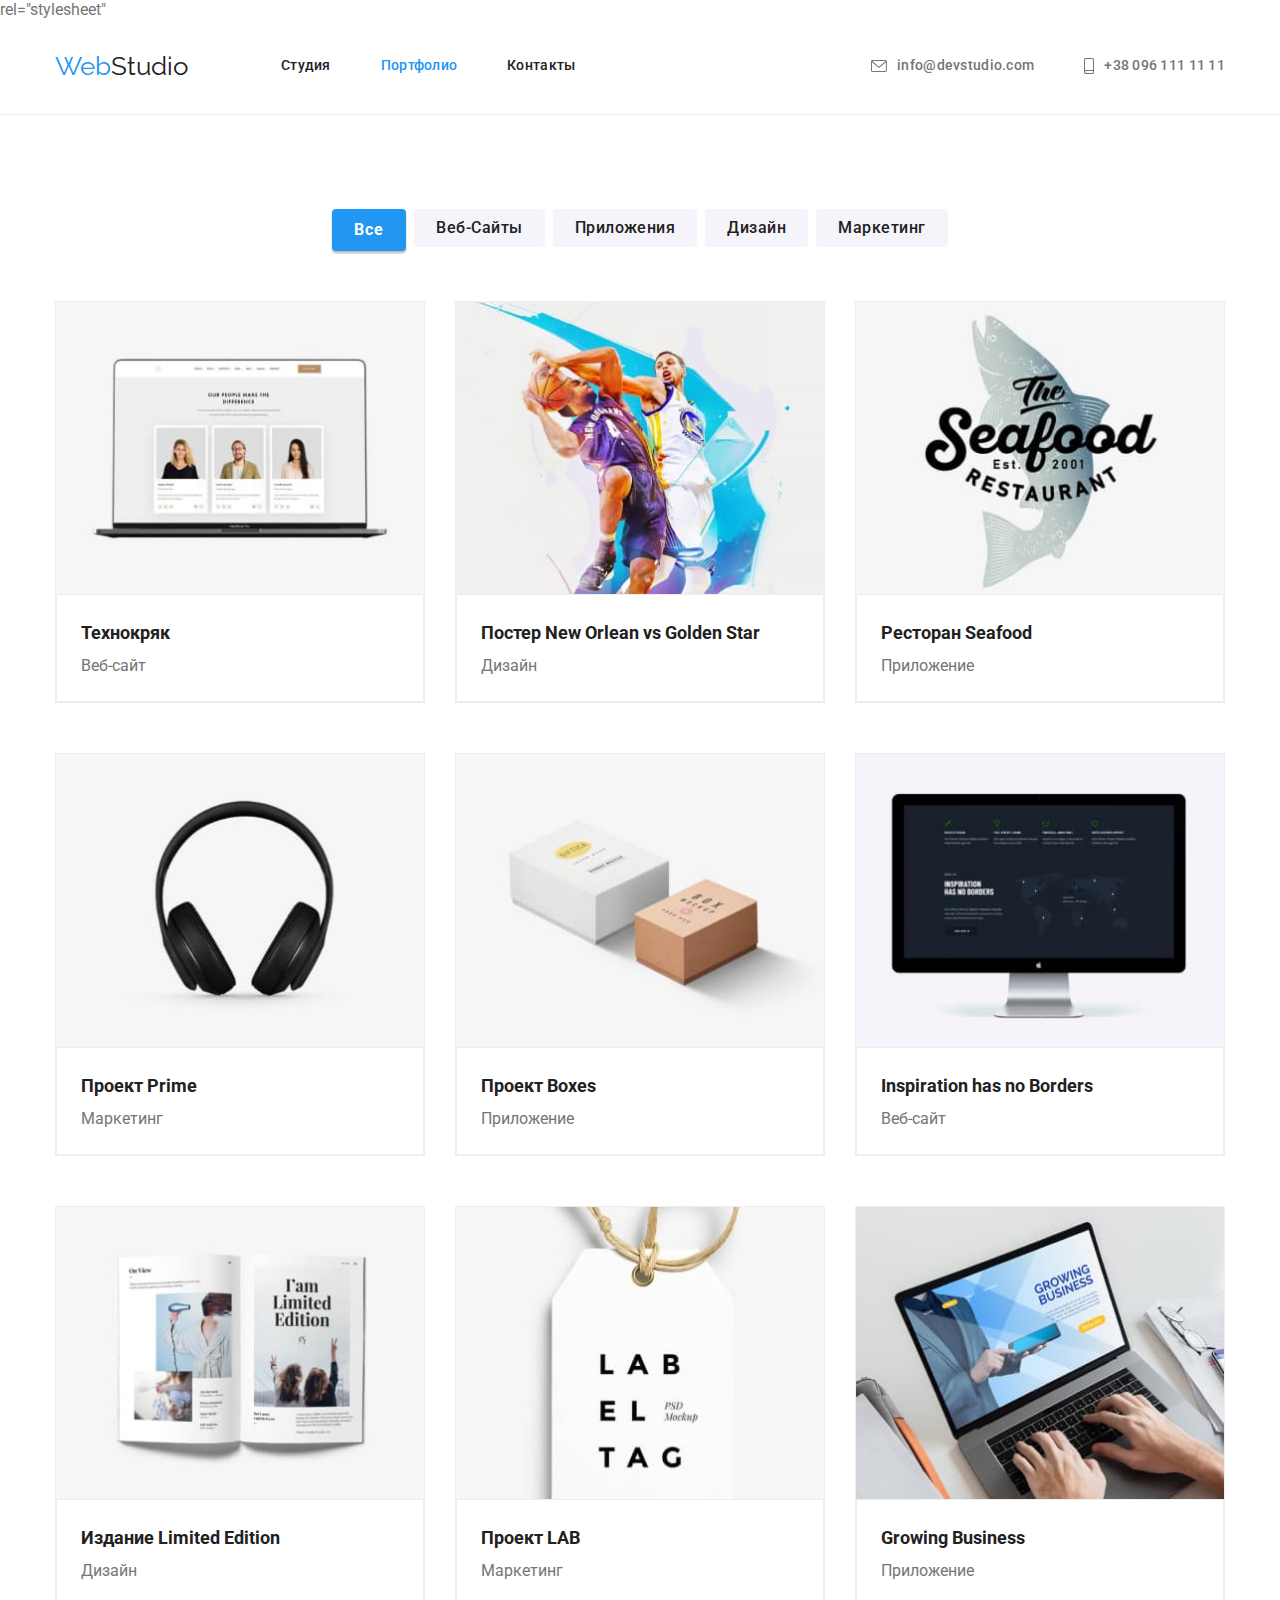
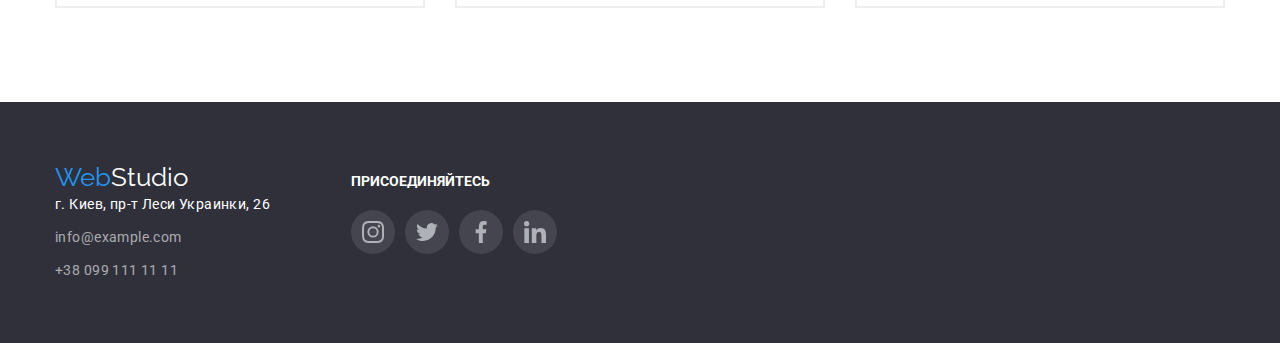
==== commit d4c8fb5e: "правил код" ====
--- a/portfolio.html
+++ b/portfolio.html
@@ -5,16 +5,17 @@
     <meta http-equiv="X-UA-Compatible" content="IE=edge" />
     <meta name="viewport" content="width=device-width, initial-scale=1.0" />
     <title>Портфолио</title>
-    <link
+  
       rel="stylesheet"
-      href="https://cdnjs.cloudflare.com/ajax/libs/modern-normalize/1.1.0/modern-normalize.min.css"
-    />
+      
 
     <link rel="preconnect" href="https://fonts.googleapis.com" />
     <link rel="preconnect" href="https://fonts.gstatic.com" crossorigin />
     <link
       href="https://fonts.googleapis.com/css2?family=Raleway:wght@700&family=Roboto:wght@400;500;700;900&display=swap"
       rel="stylesheet"
+    />
+    <link  href="https://cdnjs.cloudflare.com/ajax/libs/modern-normalize/1.1.0/modern-normalize.min.css"
     />
     <link rel="stylesheet" href="./css/styles.css" />
   </head>
--- a/css/styles.css
+++ b/css/styles.css
@@ -720,8 +720,8 @@
   position: relative;
 }
 
-.portfolio-link:hover,
-.portfolio-link:focus {
+.portfolio-part:hover,
+.portfolio-part:focus {
   box-shadow: 0px 1px 1px rgba(0, 0, 0, 0.12), 0px 4px 4px rgba(0, 0, 0, 0.06),
     1px 4px 6px rgba(0, 0, 0, 0.16);
 }
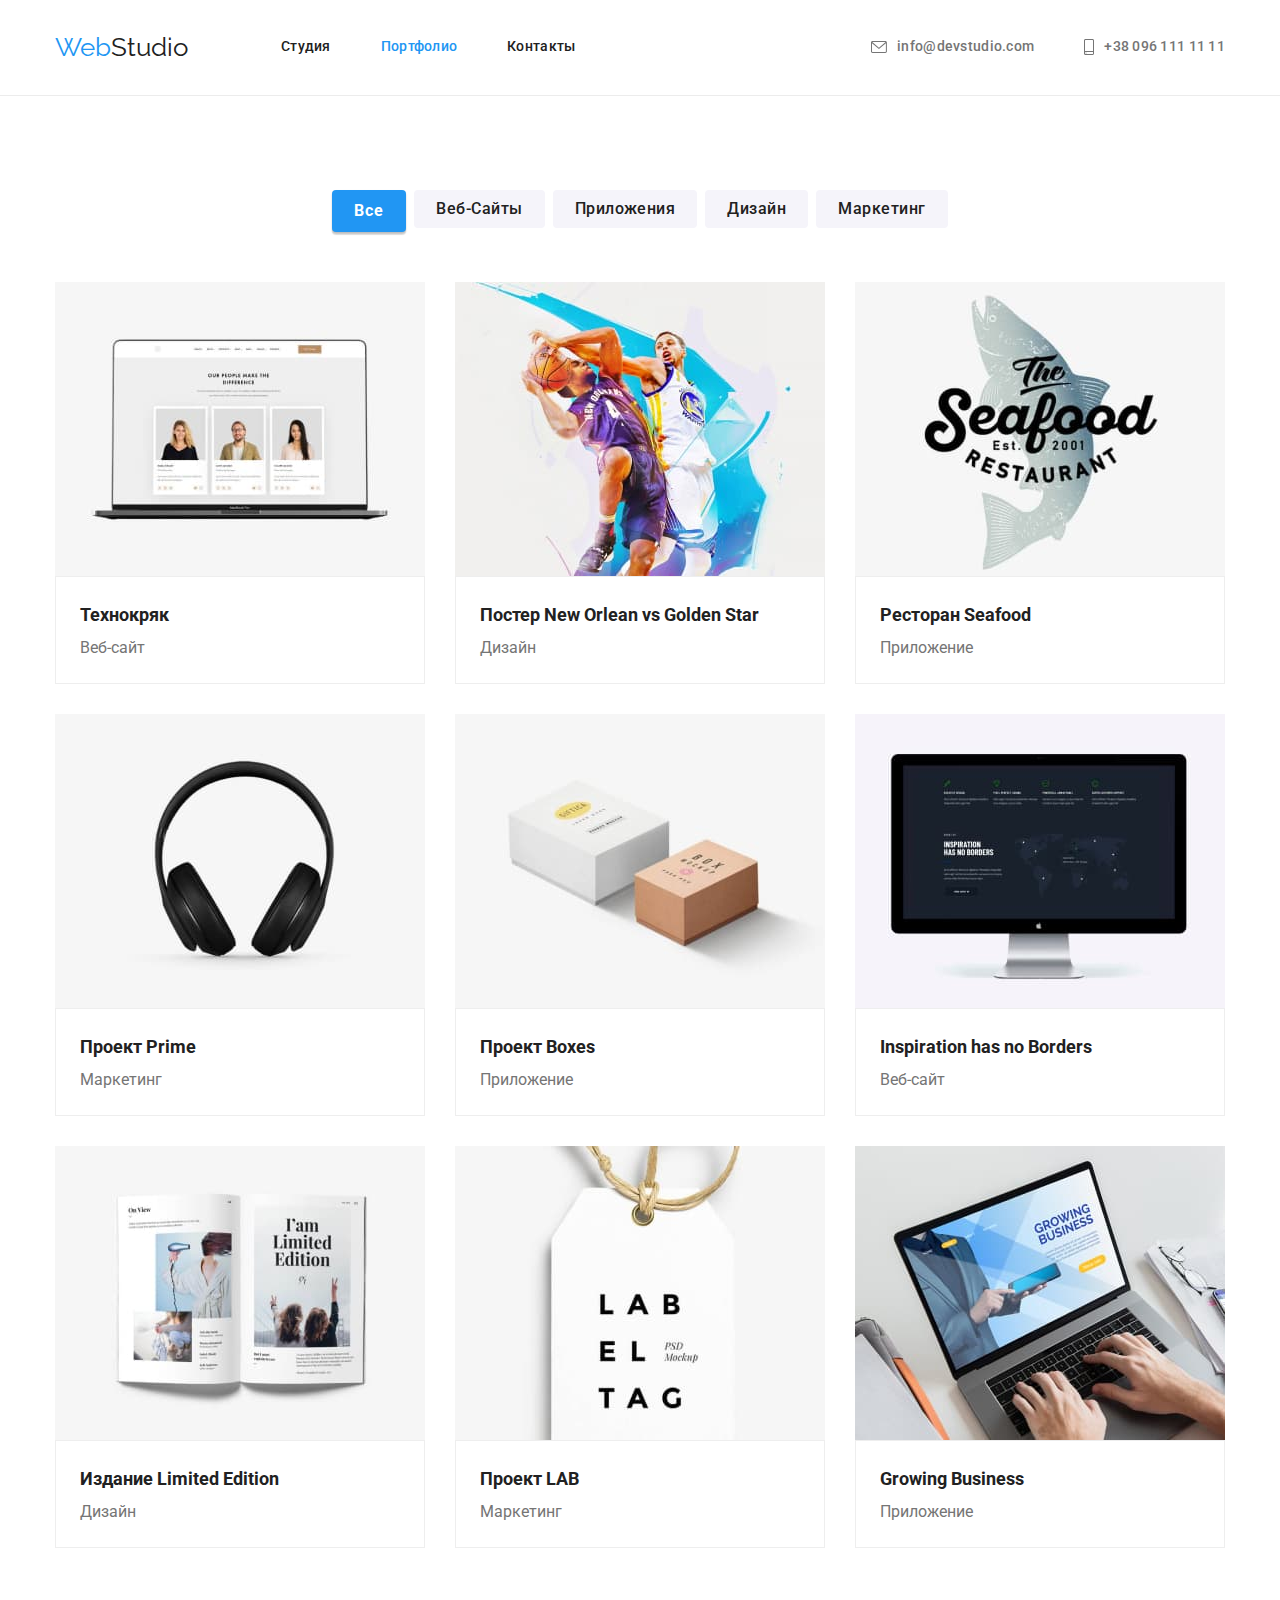
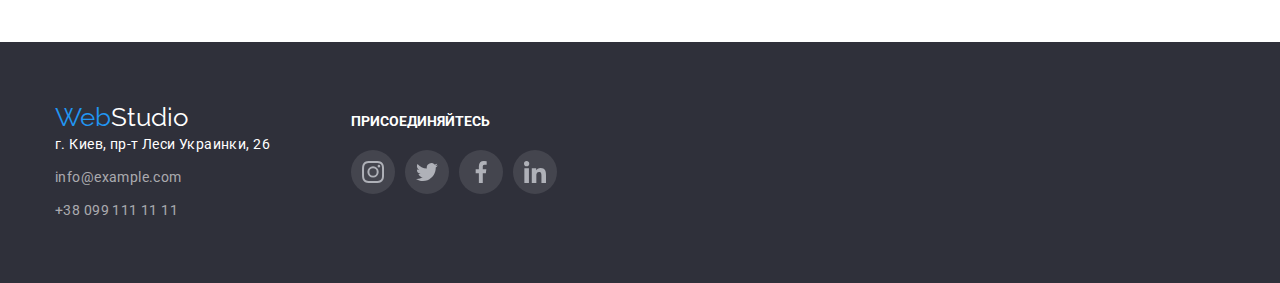
==== commit 908295e2: "правил код" ====
--- a/portfolio.html
+++ b/portfolio.html
@@ -5,9 +5,8 @@
     <meta http-equiv="X-UA-Compatible" content="IE=edge" />
     <meta name="viewport" content="width=device-width, initial-scale=1.0" />
     <title>Портфолио</title>
-  
-      rel="stylesheet"
-      
+    
+     
 
     <link rel="preconnect" href="https://fonts.googleapis.com" />
     <link rel="preconnect" href="https://fonts.gstatic.com" crossorigin />
--- a/css/styles.css
+++ b/css/styles.css
@@ -669,20 +669,20 @@
   padding: 0;
   margin: 0;
   margin-left: -30px;
-  margin-top: -50px;
-}
-
-.portfolio-part {
-  border: 1px solid #eeeeee;
+  margin-top: -30px;
+}
+
+.portfolio-type > .portfolio-part {
   box-sizing: border-box;
   margin-left: 30px;
-  margin-top: 50px;
+  margin-top: 30px;
   flex-basis: calc((100% - 90px) / 3);
 }
 
 .card-info {
   padding: 20px 24px;
   border: 1px solid #eeeeee;
+  border
 }
 
 .address:hover,
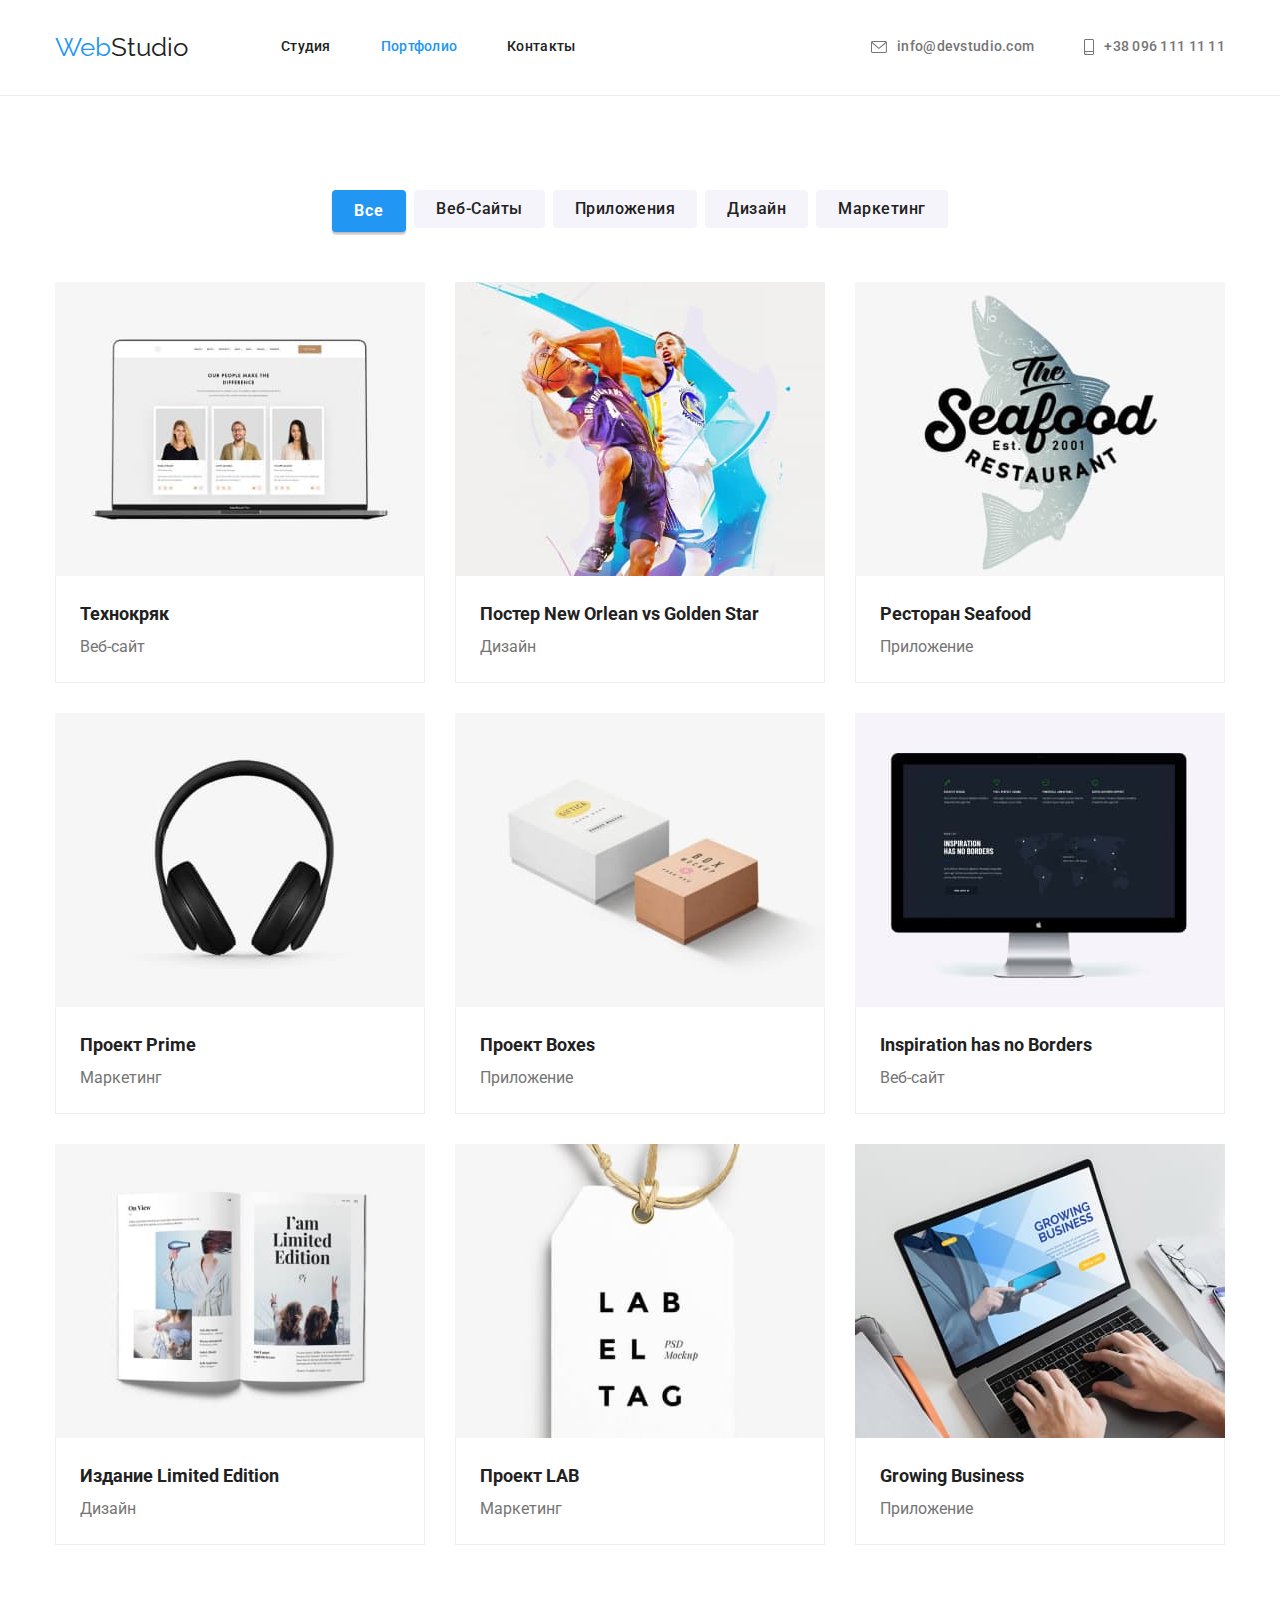
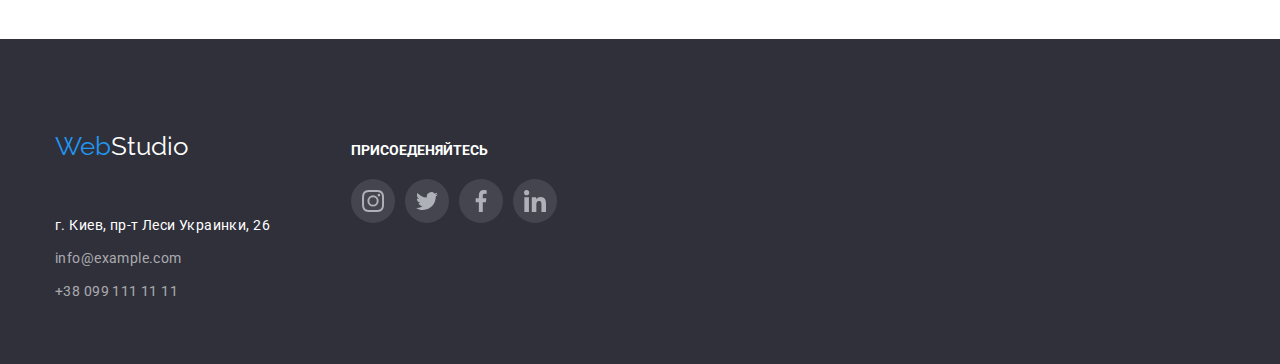
==== commit 16da0a72: "правил код" ====
--- a/portfolio.html
+++ b/portfolio.html
@@ -240,7 +240,7 @@
           
         </address>
         <div class="footer-socials">
-            <h3 class="footer-title">ПРИСОЕДИНЯЙТЕСЬ</h3>
+            <strong class="footer-title">Присоеденяйтесь</strong>
             <ul class="footer-socials-item">
               <li class="footer-socials-icon">
                 <a href="#" class="footer-social-link">
--- a/css/styles.css
+++ b/css/styles.css
@@ -73,6 +73,7 @@
 }
 
 .logo-web-footer {
+  display: block;
   color: var(--accent-text-color);
   font-family: var(--logo-font);
   font-size: 26px;
@@ -594,6 +595,7 @@
   margin-right: 10px;
 }
 .footer-title {
+  display: block;
   color: var(--second-accent-text-color);
   font-weight: bold;
   font-size: 14px;
@@ -676,13 +678,13 @@
   box-sizing: border-box;
   margin-left: 30px;
   margin-top: 30px;
-  flex-basis: calc((100% - 90px) / 3);
+  flex-basis: calc(100% / 3 - 30px);
 }
 
 .card-info {
   padding: 20px 24px;
   border: 1px solid #eeeeee;
-  border
+  border-top: 0;
 }
 
 .address:hover,
